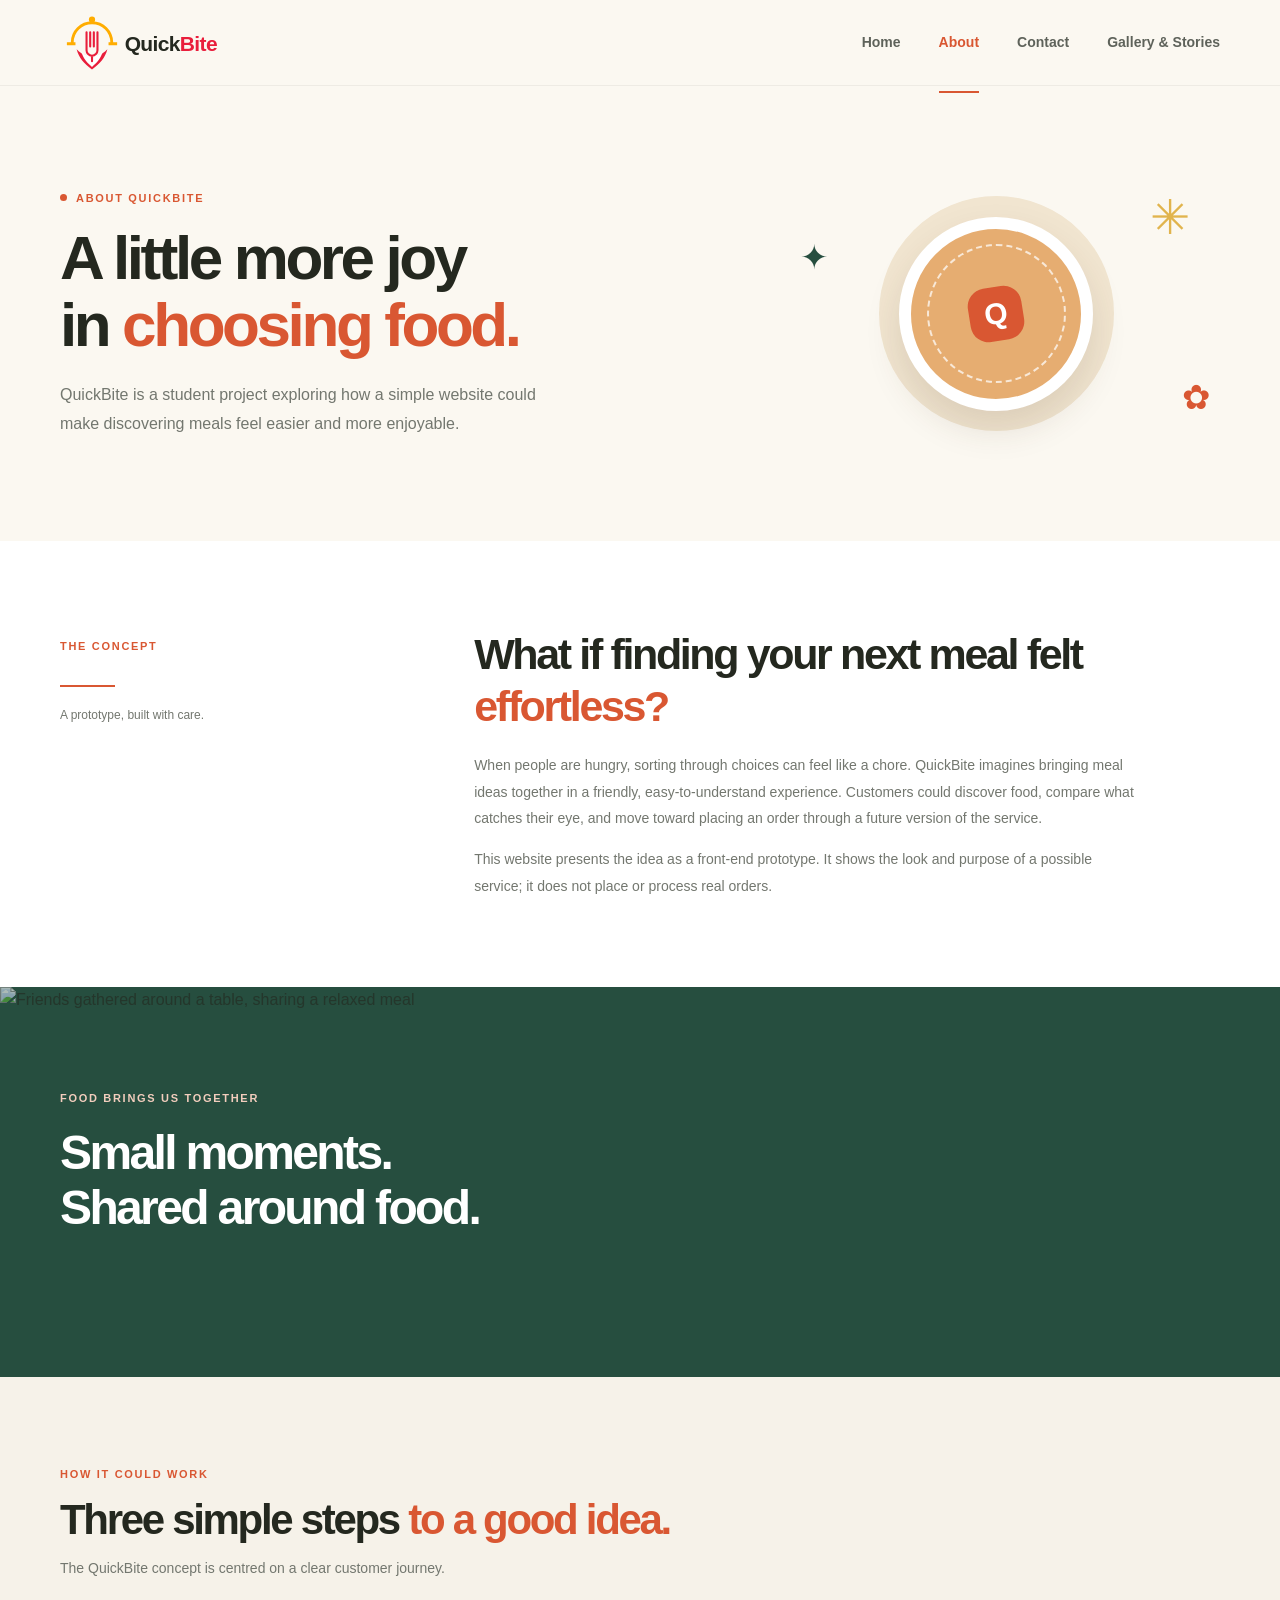
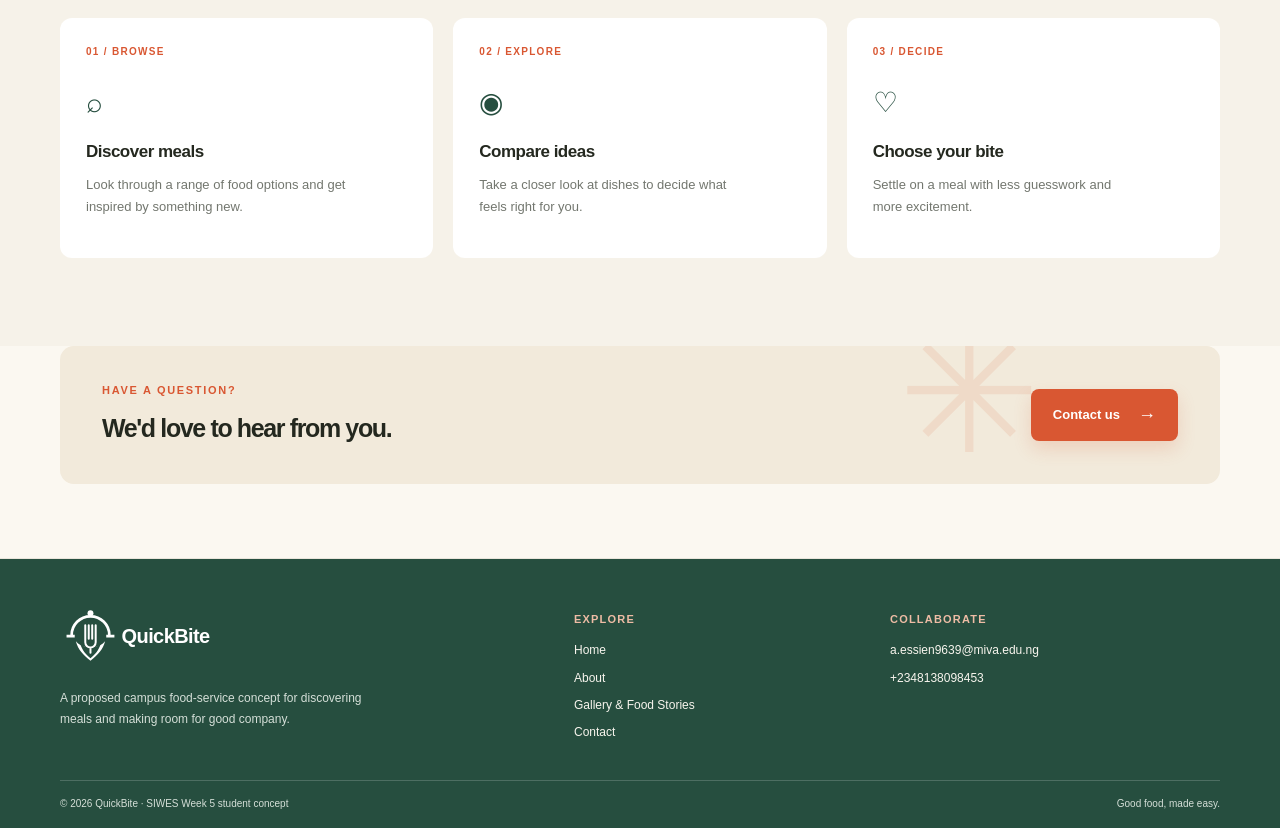
==== about.html @ 916a2e5a "Build QuickBite SIWES Week 5 website" ====
<!doctype html>
<html lang="en">
<head>
  <meta charset="utf-8">
  <meta name="viewport" content="width=device-width, initial-scale=1">
  <meta name="description" content="Learn about the QuickBite student concept for discovering meals and making food choices easier.">
  <title>About QuickBite | Good food, made easy</title>
  <link rel="icon" href="assets/favicon.svg" type="image/svg+xml">
  <link rel="stylesheet" href="style.css">
</head>
<body>
  <a class="skip-link" href="#main">Skip to main content</a>
  <header class="site-header"><div class="container nav-wrap">
    <a class="brand" href="index.html" aria-label="QuickBite home"><img src="assets/quickbite-logo.svg" alt="QuickBite" width="168" height="59"></a>
    <nav class="site-nav" aria-label="Main navigation"><a href="index.html">Home</a><a class="active" aria-current="page" href="about.html">About</a><a href="contact.html">Contact</a><a href="gallery.html">Gallery &amp; Stories</a></nav>
  </div></header>
  <main id="main">
    <section class="page-hero container"><div><p class="eyebrow"><span class="eyebrow-dot"></span> ABOUT QUICKBITE</p><h1>A little more joy<br>in <span class="accent-text">choosing food.</span></h1><p class="page-lead">QuickBite is a student project exploring how a simple website could make discovering meals feel easier and more enjoyable.</p></div><div class="page-hero-art about-art" aria-hidden="true"><span class="about-sun">✳</span><span class="about-plate"><span>Q</span></span><span class="about-leaf leaf-a">✦</span><span class="about-leaf leaf-b">✿</span></div></section>

    <section class="story-section section-space"><div class="container story-grid"><div class="story-label"><p class="eyebrow">THE CONCEPT</p><span class="story-rule"></span><span class="story-small">A prototype, built with care.</span></div><div class="story-copy"><h2>What if finding your next meal felt <span class="accent-text">effortless?</span></h2><p>When people are hungry, sorting through choices can feel like a chore. QuickBite imagines bringing meal ideas together in a friendly, easy-to-understand experience. Customers could discover food, compare what catches their eye, and move toward placing an order through a future version of the service.</p><p>This website presents the idea as a front-end prototype. It shows the look and purpose of a possible service; it does not place or process real orders.</p></div></div></section>

    <section class="about-photo-band"><img src="https://images.unsplash.com/photo-1528605248644-14dd04022da1?auto=format&amp;fit=crop&amp;w=1800&amp;q=85" alt="Friends gathered around a table, sharing a relaxed meal" loading="lazy" onerror="this.hidden=true"><div class="about-photo-caption"><p class="eyebrow eyebrow-light">FOOD BRINGS US TOGETHER</p><h2>Small moments.<br>Shared around food.</h2></div></section>

    <section class="how-section"><div class="container section-space"><div class="section-heading"><p class="eyebrow">HOW IT COULD WORK</p><h2>Three simple steps <span class="accent-text">to a good idea.</span></h2><p>The QuickBite concept is centred on a clear customer journey.</p></div>
      <div class="steps-grid"><article class="step-card"><span class="step-count">01 / BROWSE</span><span class="step-icon" aria-hidden="true">⌕</span><h3>Discover meals</h3><p>Look through a range of food options and get inspired by something new.</p></article><article class="step-card"><span class="step-count">02 / EXPLORE</span><span class="step-icon" aria-hidden="true">◉</span><h3>Compare ideas</h3><p>Take a closer look at dishes to decide what feels right for you.</p></article><article class="step-card"><span class="step-count">03 / DECIDE</span><span class="step-icon" aria-hidden="true">♡</span><h3>Choose your bite</h3><p>Settle on a meal with less guesswork and more excitement.</p></article></div>
    </div></section>

    <section class="closing-cta container"><div><p class="eyebrow">HAVE A QUESTION?</p><h2>We'd love to hear from you.</h2></div><a class="button button-primary" href="contact.html">Contact us <span aria-hidden="true">→</span></a><span class="cta-decoration" aria-hidden="true">✳</span></section>
  </main>
  <footer class="site-footer">
    <div class="container footer-grid">
      <div class="footer-brand-column">
        <a class="brand brand-footer" href="index.html" aria-label="QuickBite home"><img src="assets/quickbite-logo-light.svg" alt="QuickBite" width="160" height="56"></a>
        <p>A proposed campus food-service concept for discovering meals and making room for good company.</p>
      </div>
      <div class="footer-links"><h2>Explore</h2><a href="index.html">Home</a><a href="about.html">About</a><a href="gallery.html">Gallery &amp; Food Stories</a><a href="contact.html">Contact</a></div>
      <div class="footer-contact"><h2>Collaborate</h2><a href="mailto:a.essien9639@miva.edu.ng">a.essien9639@miva.edu.ng</a><a href="tel:+2348138098453">+2348138098453</a></div>
    </div>
    <div class="container footer-bottom"><span>© 2026 QuickBite · SIWES Week 5 student concept</span><span>Good food, made easy.</span></div>
  </footer>
</body>
</html>
---- style.css ----
:root{--ink:#24281f;--muted:#73776f;--orange:#d95732;--orange-dark:#bd4525;--cream:#fbf8f1;--pale:#f3eee4;--green:#264e3f;--line:#e9e5db;--white:#fff;--shadow:0 20px 60px rgba(63,49,32,.10);--font-body:'DM Sans',Arial,sans-serif;--font-heading:'Manrope','DM Sans',sans-serif}
*{box-sizing:border-box}html{scroll-behavior:smooth}body{margin:0;background:var(--cream);color:var(--ink);font-family:var(--font-body);font-size:16px;line-height:1.65;-webkit-font-smoothing:antialiased}a{color:inherit;text-decoration:none}img{display:block;max-width:100%}.container{width:min(1160px,calc(100% - 64px));margin-inline:auto}.skip-link{position:absolute;left:16px;top:-60px;z-index:100;background:var(--green);color:white;padding:10px 16px;border-radius:8px}.skip-link:focus{top:12px}.site-header{height:86px;display:flex;align-items:center;border-bottom:1px solid rgba(36,40,31,.06)}.nav-wrap{display:flex;align-items:center;justify-content:space-between}.brand{display:inline-flex;align-items:center;gap:10px;font-family:var(--font-heading);font-size:21px;font-weight:800;letter-spacing:-1px}.brand-mark{display:grid;place-items:center;width:35px;height:35px;border-radius:12px;background:var(--orange);color:#fff;font-size:18px;font-weight:800;letter-spacing:-1px}.brand-dot{color:var(--orange)}.site-nav{display:flex;align-items:center;gap:38px}.site-nav a{position:relative;color:#5e625a;font-size:14px;font-weight:600;transition:color .2s}.site-nav a:hover,.site-nav a.active{color:var(--orange)}.site-nav a.active:after{position:absolute;right:0;bottom:-31px;left:0;height:2px;background:var(--orange);content:''}.hero{min-height:600px;display:grid;grid-template-columns:1fr 1fr;align-items:center;gap:36px;padding-block:64px 74px}.hero-copy{position:relative;z-index:1;padding-bottom:10px}.eyebrow{display:flex;align-items:center;gap:9px;margin:0 0 18px;color:var(--orange);font-size:11px;font-weight:700;letter-spacing:1.7px}.eyebrow-dot{width:7px;height:7px;border-radius:50%;background:var(--orange)}h1,h2,h3,p{margin-top:0}h1,h2,h3{font-family:var(--font-heading);letter-spacing:-.055em}h1{margin-bottom:22px;font-size:clamp(45px,5.4vw,68px);line-height:1.08;font-weight:800}.accent-text{color:var(--orange)}.hero-text,.page-lead{max-width:470px;margin-bottom:28px;color:var(--muted);font-size:16px;line-height:1.8}.hero-actions{display:flex;align-items:center;gap:25px}.button{min-height:52px;display:inline-flex;align-items:center;justify-content:center;gap:18px;padding:0 22px;border:0;border-radius:8px;font-family:var(--font-body);font-size:13px;font-weight:700;cursor:pointer;transition:transform .2s,background .2s}.button:hover{transform:translateY(-2px)}.button-primary{background:var(--orange);color:white;box-shadow:0 8px 18px rgba(217,87,50,.18)}.button-primary:hover{background:var(--orange-dark)}.button-primary span{font-size:18px;line-height:1}.text-link{font-size:13px;font-weight:700}.text-link:hover{color:var(--orange)}.hero-note{display:flex;align-items:center;gap:12px;margin-top:42px;color:var(--muted);font-size:11px;line-height:1.6}.hero-note strong{color:var(--ink);font-size:12px}.note-icon{display:grid;place-items:center;width:35px;height:35px;border:1px solid var(--line);border-radius:50%;color:var(--orange);font-size:17px}.hero-visual{height:475px;position:relative;display:grid;place-items:center}.visual-orbit{position:absolute;border-radius:50%;border:1px solid rgba(38,78,63,.10)}.orbit-one{width:420px;height:420px}.orbit-two{width:346px;height:346px}.hero-visual:before{position:absolute;width:295px;height:295px;content:'';border-radius:50%;background:#eee2ca}.hero-food{z-index:1;width:min(430px,95%);filter:drop-shadow(0 24px 18px rgba(52,44,29,.17));transform:rotate(-7deg)}.floating-card{z-index:2;position:absolute;display:flex;align-items:center;gap:11px;padding:12px 15px;background:#fff;border-radius:10px;box-shadow:var(--shadow)}.floating-card strong,.floating-card small{display:block;line-height:1.45}.floating-card strong{font-size:11px}.floating-card small{color:var(--muted);font-size:10px}.card-fresh{top:68px;left:-4px}.card-discover{right:-5px;bottom:76px}.card-icon{display:grid;place-items:center;width:34px;height:34px;border-radius:9px;background:#fceee8;color:var(--orange);font-size:19px}.mini-spark{display:grid;place-items:center;width:34px;height:34px;border-radius:9px;background:#e9f1e9;color:var(--green);font-size:18px}.visual-sun{position:absolute;top:29px;right:45px;color:#e6b74b;font-size:30px}.intro-band{background:var(--green);color:white}.intro-grid{min-height:298px;display:grid;grid-template-columns:1fr 1.3fr 1fr auto;align-items:center;gap:26px;padding-block:58px}.eyebrow-light{color:#eebca5}.intro-grid h2{margin:0;font-size:clamp(28px,3vw,38px);line-height:1.15}.intro-grid h2 span{color:#e9b886}.intro-grid>p:not(.eyebrow){max-width:255px;margin:0;color:#d0d9d3;font-size:13px;line-height:1.8}.button-light{background:white;color:var(--green);white-space:nowrap}.button-light:hover{background:#f1e9db}.section-space{padding-block:88px}.section-heading{max-width:650px;margin-bottom:38px}.section-heading .eyebrow{margin-bottom:12px}.section-heading h2{margin-bottom:11px;font-size:clamp(30px,3.6vw,42px);line-height:1.2}.section-heading>p:last-child{margin:0;color:var(--muted);font-size:14px}.feature-grid{display:grid;grid-template-columns:repeat(3,1fr);gap:20px}.feature-card{position:relative;min-height:225px;padding:27px 25px;background:white;border:1px solid #f0ede6;border-radius:12px}.feature-number{position:absolute;top:25px;right:24px;color:#b8b9b1;font-size:10px;font-weight:700;letter-spacing:1px}.feature-icon{width:42px;height:42px;display:grid;place-items:center;margin-bottom:19px;border-radius:12px;font-size:22px;font-weight:600}.icon-peach{background:#fceee8;color:var(--orange)}.icon-green{background:#eaf1e9;color:var(--green)}.icon-yellow{background:#fbf2d9;color:#b08a24}.feature-card h3,.step-card h3{margin-bottom:7px;font-size:17px;letter-spacing:-.03em}.feature-card p,.step-card p{max-width:270px;margin:0;color:var(--muted);font-size:13px;line-height:1.7}.closing-cta{position:relative;overflow:hidden;display:flex;align-items:center;justify-content:space-between;gap:22px;margin-bottom:74px;padding:35px 42px;background:#f2eadb;border-radius:14px}.closing-cta .eyebrow{margin-bottom:9px}.closing-cta h2{position:relative;z-index:1;margin:0;font-size:25px}.closing-cta .button{z-index:1}.cta-decoration{position:absolute;top:-38px;right:180px;color:rgba(217,87,50,.11);font-size:170px;line-height:1}.site-footer{border-top:1px solid var(--line);background:#f8f5ee}.footer-inner{min-height:92px;display:flex;align-items:center;justify-content:space-between;gap:18px}.brand-footer{font-size:16px}.brand-footer .brand-mark{width:29px;height:29px;border-radius:9px;font-size:15px}.footer-inner>p{margin:0;color:var(--muted);font-size:11px}.footer-credit{color:#85877f;font-size:10px;font-weight:700;letter-spacing:1px}.page-hero{min-height:455px;display:grid;grid-template-columns:1.2fr .8fr;align-items:center;gap:40px;padding-block:60px}.page-hero h1{font-size:clamp(44px,5vw,62px)}.page-hero .page-lead{max-width:510px;margin-bottom:0}.page-hero-art{height:300px;position:relative;display:grid;place-items:center}.about-art:before{position:absolute;width:235px;height:235px;content:'';border-radius:50%;background:#f1e5d0}.about-plate{z-index:1;width:194px;height:194px;display:grid;place-items:center;border:12px solid white;border-radius:50%;background:#e6ad71;box-shadow:0 18px 35px rgba(75,53,28,.13)}.about-plate:before{width:135px;height:135px;display:grid;place-items:center;content:'';border:2px dashed rgba(255,255,255,.72);border-radius:50%}.about-plate span{position:absolute;display:grid;place-items:center;width:54px;height:54px;border-radius:18px;background:var(--orange);color:#fff;font-family:var(--font-heading);font-size:30px;font-weight:800;transform:rotate(-9deg)}.about-sun{position:absolute;top:14px;right:30px;color:#e1b44d;font-size:48px}.about-leaf{position:absolute;color:var(--green);font-size:34px}.leaf-a{left:28px;top:65px}.leaf-b{right:10px;bottom:38px;color:var(--orange)}.story-section{background:white}.story-grid{display:grid;grid-template-columns:.65fr 1.35fr;gap:55px}.story-label{padding-top:8px}.story-rule{display:block;width:55px;height:2px;margin:30px 0 14px;background:var(--orange)}.story-small{color:var(--muted);font-size:12px}.story-copy h2{max-width:620px;margin-bottom:20px;font-size:clamp(29px,3.8vw,43px);line-height:1.2}.story-copy p{max-width:670px;color:var(--muted);font-size:14px;line-height:1.9}.story-copy p:last-child{margin-bottom:0}.how-section{background:#f6f2e9}.steps-grid{display:grid;grid-template-columns:repeat(3,1fr);gap:20px}.step-card{min-height:240px;padding:26px;background:#fff;border-radius:12px}.step-count{display:block;color:var(--orange);font-size:10px;font-weight:700;letter-spacing:1.3px}.step-icon{display:block;margin:20px 0 12px;color:var(--green);font-size:28px}.contact-hero{min-height:calc(100vh - 178px);display:grid;grid-template-columns:.8fr 1.2fr;align-items:center;gap:70px;padding-block:65px}.contact-hero h1{font-size:clamp(48px,5vw,64px)}.contact-hero .page-lead{font-size:15px}.contact-aside{display:flex;align-items:flex-start;gap:13px;max-width:340px;margin-top:34px;padding:17px 18px;border:1px solid var(--line);border-radius:10px;background:#fff}.contact-aside-icon{color:var(--orange);font-size:19px}.contact-aside p{margin:0;color:var(--muted);font-size:11px;line-height:1.7}.contact-aside strong{color:var(--ink);font-size:12px}.contact-form{padding:34px 36px;background:#fff;border:1px solid #eeebe4;border-radius:14px;box-shadow:0 15px 45px rgba(63,49,32,.06)}.form-heading{margin-bottom:25px}.form-heading .eyebrow{margin-bottom:7px}.form-heading h2{margin:0;font-size:28px}.form-row{display:grid;grid-template-columns:1fr 1fr;gap:15px}.form-field{display:flex;flex-direction:column;gap:7px;margin-bottom:17px}.form-field label{font-size:12px;font-weight:700}.form-field input,.form-field textarea{width:100%;border:1px solid #e7e4dc;border-radius:7px;background:#fdfcf9;padding:12px 13px;color:var(--ink);font:inherit;font-size:12px;outline:none;transition:border-color .2s,box-shadow .2s}.form-field input{height:45px}.form-field textarea{min-height:125px;resize:vertical}.form-field input::placeholder,.form-field textarea::placeholder{color:#a4a59e}.form-field input:focus,.form-field textarea:focus{border-color:var(--orange);box-shadow:0 0 0 3px rgba(217,87,50,.1)}.submit-button{width:100%;margin-top:1px}.form-note{margin:12px 0 0;text-align:center;color:var(--muted);font-size:10px}
@media(max-width:900px){.container{width:min(100% - 48px,720px)}.hero{min-height:auto;grid-template-columns:1fr 1fr;gap:10px;padding-block:55px}.hero-visual{height:390px}.orbit-one{width:340px;height:340px}.orbit-two{width:275px;height:275px}.hero-visual:before{width:235px;height:235px}.floating-card{padding:10px}.card-fresh{left:-5px}.card-discover{right:-6px}.intro-grid{grid-template-columns:1fr 1.4fr;gap:18px 35px}.intro-grid>p:not(.eyebrow){max-width:400px}.feature-card{padding:23px 19px}.contact-hero{gap:35px}.contact-form{padding:28px 24px}}
@media(max-width:650px){body{font-size:15px}.container{width:calc(100% - 40px)}.site-header{height:72px}.brand{font-size:19px}.brand-mark{width:32px;height:32px}.site-nav{gap:20px}.site-nav a{font-size:12px}.site-nav a.active:after{bottom:-25px}.hero{grid-template-columns:1fr;padding-block:52px 35px}.hero-copy{padding:0}.hero h1{font-size:clamp(43px,12vw,59px)}.hero-text{font-size:14px}.hero-note{margin-top:30px}.hero-visual{height:340px;margin-top:10px}.orbit-one{width:310px;height:310px}.orbit-two{width:250px;height:250px}.hero-visual:before{width:220px;height:220px}.hero-food{width:min(350px,100%)}.card-fresh{top:28px;left:0}.card-discover{right:0;bottom:39px}.visual-sun{right:25px;top:0}.intro-grid{grid-template-columns:1fr;gap:13px;padding-block:45px}.intro-grid h2{font-size:32px}.intro-grid>p:not(.eyebrow){font-size:12px}.intro-grid .button{justify-self:start;margin-top:5px}.section-space{padding-block:62px}.section-heading{margin-bottom:27px}.section-heading h2{font-size:31px}.feature-grid,.steps-grid{grid-template-columns:1fr;gap:13px}.feature-card{min-height:0;padding:21px}.feature-icon{margin-bottom:13px}.feature-card p{max-width:none}.closing-cta{align-items:flex-start;flex-direction:column;margin-bottom:50px;padding:27px 24px}.closing-cta h2{max-width:230px;font-size:22px}.cta-decoration{top:-13px;right:5px;font-size:115px}.footer-inner{min-height:0;flex-wrap:wrap;justify-content:flex-start;padding-block:22px;gap:10px 18px}.footer-inner>p{flex-basis:100%;order:3}.footer-credit{margin-left:auto}.page-hero{min-height:0;grid-template-columns:1fr;gap:8px;padding-block:48px 28px}.page-hero h1{font-size:clamp(42px,11vw,56px)}.page-hero .page-lead{font-size:14px}.page-hero-art{height:250px}.about-art:before{width:205px;height:205px}.about-plate{width:165px;height:165px}.about-plate:before{width:115px;height:115px}.story-grid{grid-template-columns:1fr;gap:24px}.story-rule{margin:18px 0 10px}.story-copy h2{font-size:31px}.story-copy p{font-size:13px}.step-card{min-height:0;padding:22px}.step-icon{margin:14px 0 8px}.contact-hero{min-height:0;grid-template-columns:1fr;gap:30px;padding-block:48px 58px}.contact-hero .page-lead{font-size:14px}.contact-aside{margin-top:24px}.contact-form{padding:25px 20px}.form-row{grid-template-columns:1fr;gap:0}.form-heading h2{font-size:25px}}
@media(prefers-reduced-motion:reduce){html{scroll-behavior:auto}*,*::before,*::after{transition:none!important}}

/* Photo storytelling and the gallery page */
.brand img{width:160px;height:auto}.brand-footer img{width:145px}.hero-photo-wrap{overflow:hidden;border-radius:28px;background:#eadfce}.hero-photo{position:absolute;inset:0;width:100%;height:100%;object-fit:cover}.hero-photo-wrap:before,.hero-photo-wrap .visual-orbit{display:none}.hero-photo-wrap .hero-food{position:relative;width:min(290px,74%);padding:14px;border-radius:22px;background:rgba(251,248,241,.94);transform:rotate(-5deg)}.hero-photo-wrap .floating-card{backdrop-filter:blur(8px)}.campus-moment{display:grid;grid-template-columns:1fr 1fr;align-items:center;gap:58px}.moment-photo{height:340px;overflow:hidden;border-radius:16px;background:#eadfce}.moment-photo img{width:100%;height:100%;object-fit:cover}.campus-moment h2{max-width:490px;font-size:clamp(30px,3.7vw,44px);line-height:1.2}.campus-moment>div>p:not(.eyebrow){max-width:480px;color:var(--muted);font-size:14px;line-height:1.85}.campus-moment .text-link{color:var(--green)}.about-photo-band{height:390px;position:relative;overflow:hidden;background:var(--green)}.about-photo-band>img{width:100%;height:100%;object-fit:cover;opacity:.62}.about-photo-caption{position:absolute;inset:0;display:flex;flex-direction:column;align-items:flex-start;justify-content:center;width:min(1160px,calc(100% - 64px));margin:auto;color:white}.about-photo-caption h2{font-size:clamp(34px,4vw,48px);line-height:1.15}.about-photo-caption .eyebrow{color:#f2cdbd}.contact-details{margin-top:32px}.contact-details h2{margin-bottom:10px;font-size:19px}.contact-details p{margin:5px 0;color:var(--green);font-size:14px}.contact-details a{text-decoration:underline;text-decoration-color:#d9b19f;text-underline-offset:4px}.form-field select{width:100%;height:45px;border:1px solid #e7e4dc;border-radius:7px;background:#fdfcf9;padding:10px 13px;color:var(--ink);font:inherit;font-size:12px}.form-field select:focus{outline:2px solid rgba(217,87,50,.35);border-color:var(--orange)}.gallery-intro{padding-block:72px 40px}.gallery-intro h1{font-size:clamp(44px,5vw,62px)}.gallery-grid{display:grid;grid-template-columns:1.25fr 1fr 1fr;grid-template-rows:245px 245px;gap:16px;padding-bottom:82px}.gallery-item{position:relative;overflow:hidden;margin:0;border-radius:13px;background:#e8dfd0}.gallery-item img{width:100%;height:100%;object-fit:cover;transition:transform .35s}.gallery-item:hover img{transform:scale(1.025)}.gallery-item:after{position:absolute;inset:45% 0 0;background:linear-gradient(transparent,rgba(24,31,25,.68));content:'';pointer-events:none}.gallery-item figcaption{position:absolute;z-index:1;right:17px;bottom:15px;left:17px;color:white;font-size:12px;font-weight:600;line-height:1.4}.gallery-tall{grid-row:span 2}.stories-section{background:#fff}.story-card-grid{display:grid;grid-template-columns:repeat(3,1fr);gap:18px}.editorial-card{padding:25px;border:1px solid var(--line);border-radius:12px;background:var(--cream)}.story-tag{color:var(--orange);font-size:10px;font-weight:700;letter-spacing:1.25px}.editorial-card h3{margin:15px 0 10px;font-size:20px;line-height:1.28}.editorial-card p{min-height:84px;color:var(--muted);font-size:13px;line-height:1.75}.editorial-card a{color:var(--green);font-size:12px;font-weight:700}.story-reading{max-width:740px;margin:55px auto 0;padding-top:35px;border-top:1px solid var(--line)}.story-reading h3{margin:24px 0 8px;font-size:21px}.story-reading p{color:var(--muted);font-size:14px;line-height:1.85}
@media(max-width:900px){.gallery-grid{grid-template-rows:210px 210px}.campus-moment{gap:32px}.story-card-grid{grid-template-columns:1fr 1fr}}
@media(max-width:650px){.brand img{width:136px}.site-nav{gap:9px;flex-wrap:nowrap;justify-content:flex-end;max-width:none}.site-nav a{font-size:10px}.site-nav a.active:after{bottom:-7px}.hero-photo-wrap{height:330px}.hero-photo-wrap .hero-food{width:70%}.campus-moment{grid-template-columns:1fr;gap:25px;padding-top:44px}.moment-photo{height:250px}.about-photo-band{height:300px}.about-photo-caption{width:calc(100% - 40px)}.gallery-intro{padding-block:48px 22px}.gallery-grid{grid-template-columns:1fr 1fr;grid-template-rows:220px 170px 170px;gap:10px;padding-bottom:55px}.gallery-tall{grid-row:span 2}.gallery-item figcaption{right:11px;bottom:10px;left:11px;font-size:10px}.story-card-grid{grid-template-columns:1fr}.editorial-card p{min-height:0}.story-reading{margin-top:38px;padding-top:25px}.contact-details{margin-top:25px}}

/* Final polish: keyboard states, balanced footer, and compact-screen navigation */
:focus-visible{outline:3px solid #264e3f;outline-offset:3px;border-radius:4px}
.site-nav a{padding-block:8px;transition:color .18s ease}
.button,.feature-card,.step-card,.editorial-card{transition:transform .2s ease,box-shadow .2s ease,border-color .2s ease}
.feature-card:hover,.step-card:hover,.editorial-card:hover{transform:translateY(-3px);box-shadow:0 14px 34px rgba(63,49,32,.08)}
.hero-photo-wrap:before{display:none}
.hero-photo-wrap .visual-orbit{display:none}
.site-footer{background:var(--green);color:#fff}
.footer-grid{display:grid;grid-template-columns:1.4fr .8fr 1fr;gap:52px;padding-block:48px 38px}
.brand-footer img{width:160px}
.footer-brand-column>p{max-width:310px;margin:16px 0 0;color:#d5dfd8;font-size:12px;line-height:1.8}
.footer-links,.footer-contact{display:flex;flex-direction:column;align-items:flex-start;gap:8px}
.footer-links h2,.footer-contact h2{margin:3px 0 5px;color:#eebca5;font-family:var(--font-body);font-size:11px;letter-spacing:1.2px;text-transform:uppercase}
.footer-links a,.footer-contact a{color:#f8f5ee;font-size:12px;line-height:1.6;transition:color .18s ease}
.footer-links a:hover,.footer-contact a:hover{color:#f2bb8f;text-decoration:underline;text-underline-offset:3px}
.footer-bottom{display:flex;justify-content:space-between;gap:16px;padding-block:15px;border-top:1px solid rgba(255,255,255,.18);color:#d5dfd8;font-size:10px}
.gallery-item:focus-within img{transform:scale(1.025)}
@media(max-width:900px){.footer-grid{gap:28px}}
@media(max-width:650px){.site-header{height:auto;min-height:72px;padding-block:10px}.nav-wrap{flex-wrap:wrap;justify-content:center;gap:3px 15px}.site-nav{width:100%;justify-content:center;flex-wrap:wrap;gap:4px 17px}.site-nav a{font-size:11px;padding-block:4px}.site-nav a.active:after{bottom:0}.footer-grid{grid-template-columns:1fr 1fr;gap:25px 18px;padding-block:35px 25px}.footer-brand-column{grid-column:1/-1}.footer-brand-column>p{max-width:350px}.footer-contact a{overflow-wrap:anywhere}.footer-bottom{flex-direction:column;gap:3px}.about-photo-caption{padding-inline:0}}
@media(prefers-reduced-motion:reduce){.button,.feature-card,.step-card,.editorial-card,.gallery-item img,.site-nav a,.footer-links a,.footer-contact a{transition:none!important}.feature-card:hover,.step-card:hover,.editorial-card:hover{transform:none}}
.site-header{height:86px}
.brand img{width:168px;height:auto}
.brand-footer img{width:160px;height:auto}
.site-nav a.active:after{bottom:-31px}
@media(max-width:650px){.site-header{min-height:72px;height:auto;padding-block:10px}.brand img{width:136px}.brand-footer img{width:145px}.site-nav a.active:after{bottom:0}}
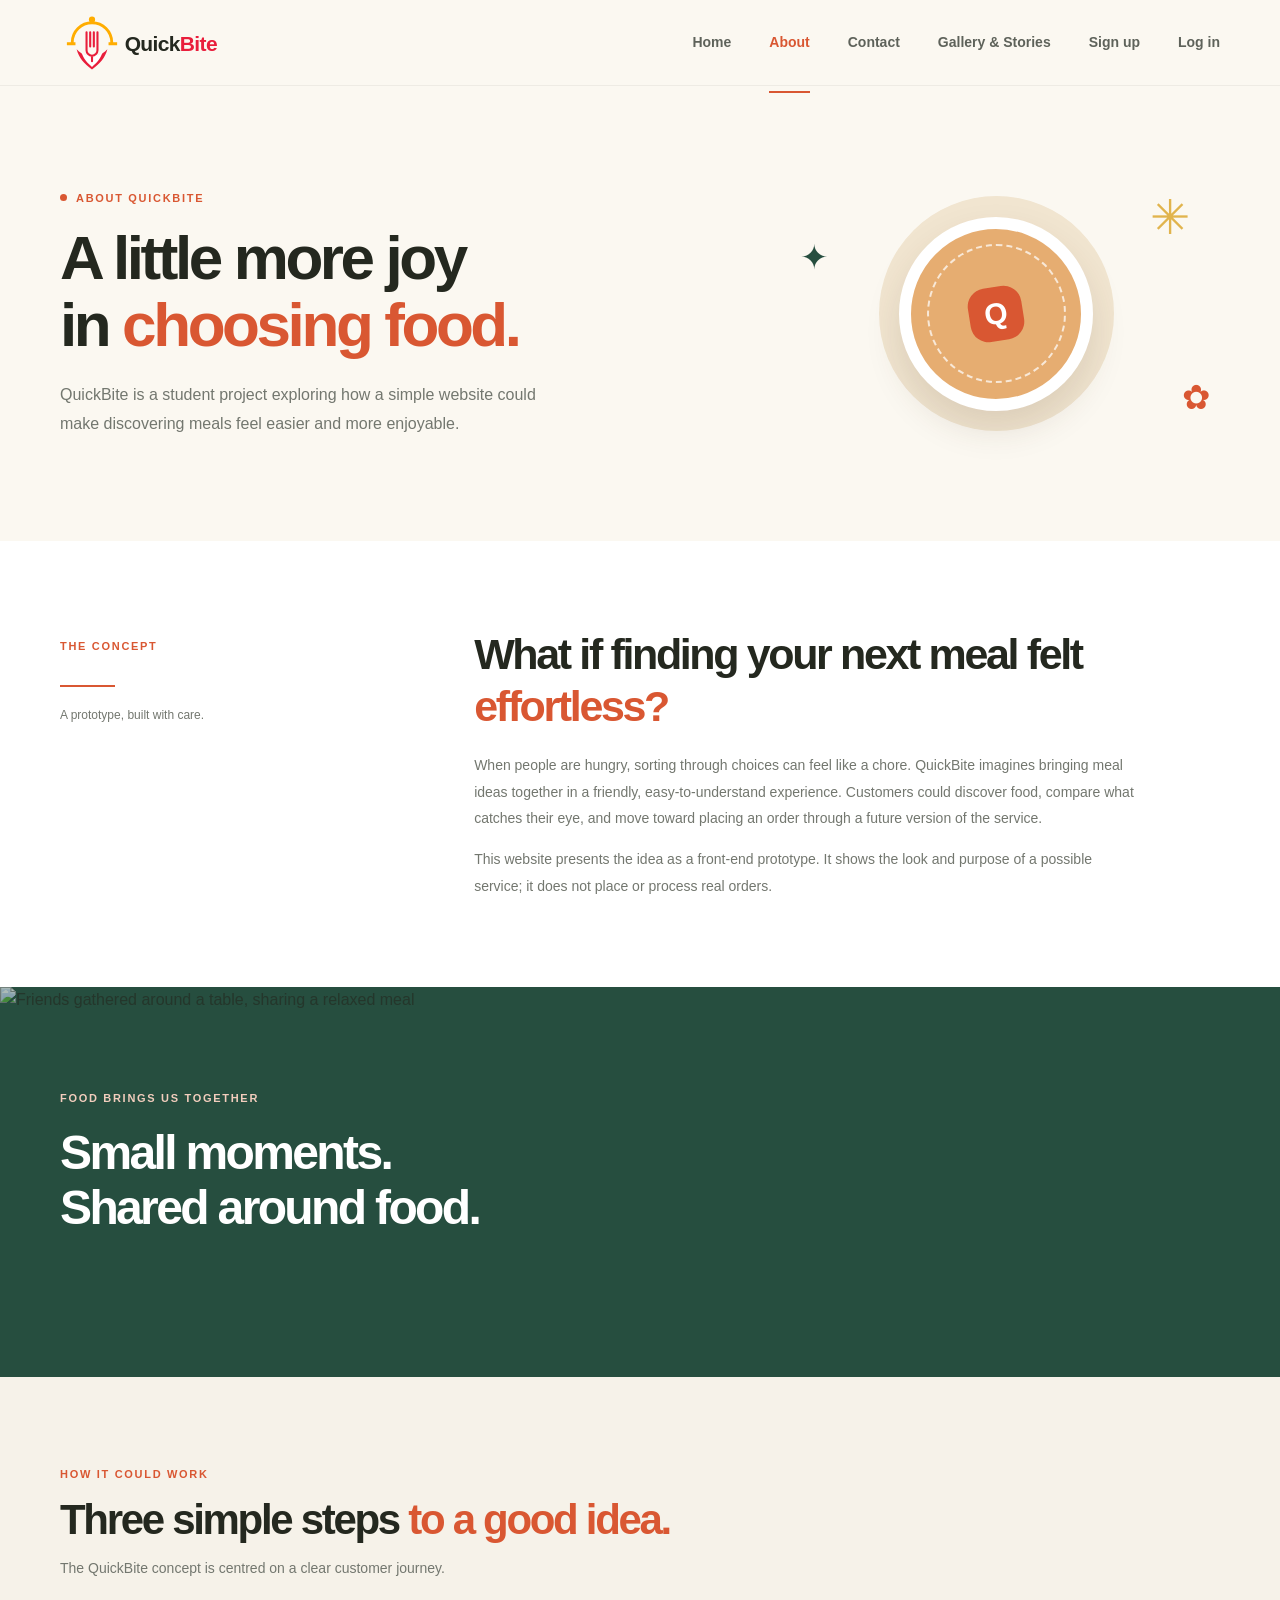
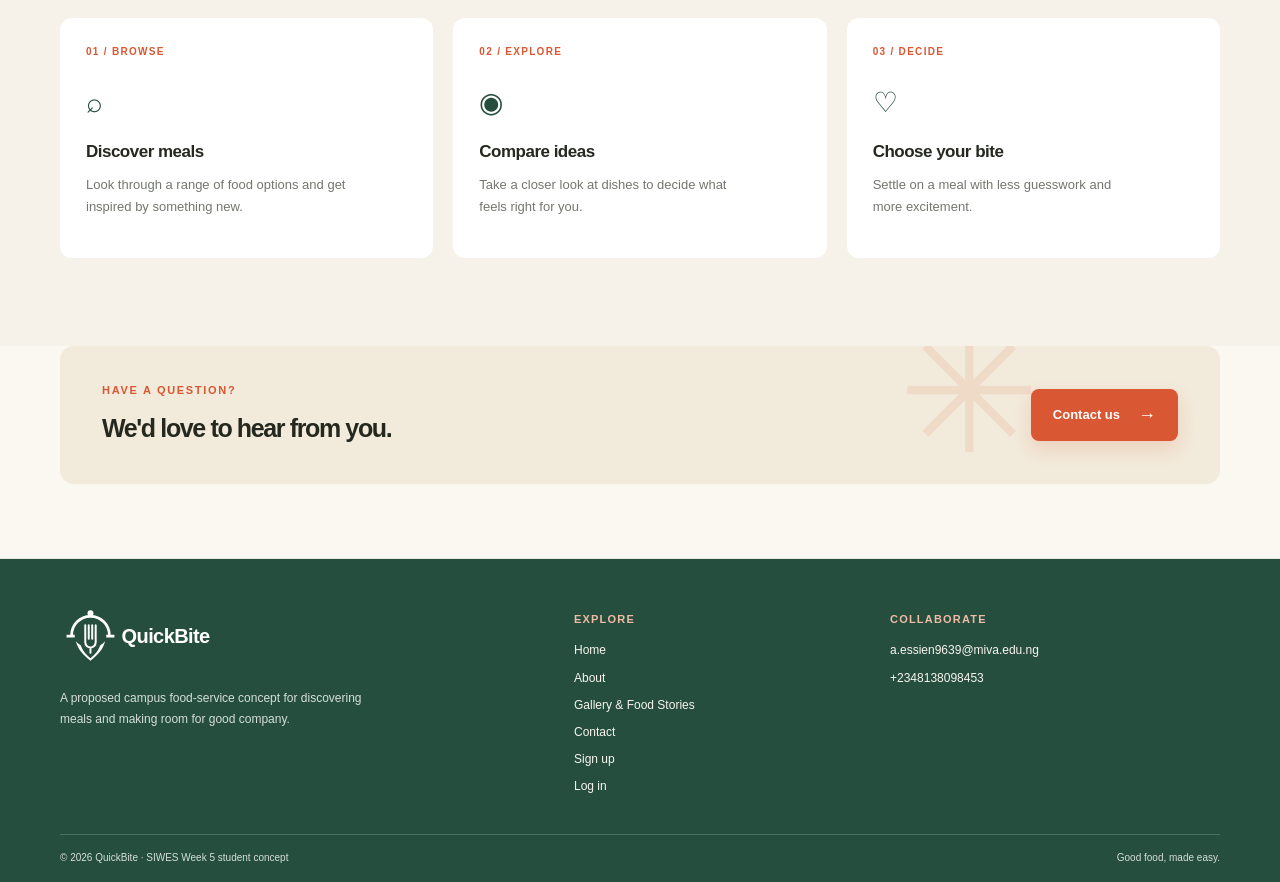
==== commit 79fb3c2e: "Add form validation and account preview pages" ====
--- a/about.html
+++ b/about.html
@@ -12,7 +12,7 @@
   <a class="skip-link" href="#main">Skip to main content</a>
   <header class="site-header"><div class="container nav-wrap">
     <a class="brand" href="index.html" aria-label="QuickBite home"><img src="assets/quickbite-logo.svg" alt="QuickBite" width="168" height="59"></a>
-    <nav class="site-nav" aria-label="Main navigation"><a href="index.html">Home</a><a class="active" aria-current="page" href="about.html">About</a><a href="contact.html">Contact</a><a href="gallery.html">Gallery &amp; Stories</a></nav>
+    <nav class="site-nav" aria-label="Main navigation"><a href="index.html">Home</a><a class="active" aria-current="page" href="about.html">About</a><a href="contact.html">Contact</a><a href="gallery.html">Gallery &amp; Stories</a><a href="signup.html">Sign up</a><a href="login.html">Log in</a></nav>
   </div></header>
   <main id="main">
     <section class="page-hero container"><div><p class="eyebrow"><span class="eyebrow-dot"></span> ABOUT QUICKBITE</p><h1>A little more joy<br>in <span class="accent-text">choosing food.</span></h1><p class="page-lead">QuickBite is a student project exploring how a simple website could make discovering meals feel easier and more enjoyable.</p></div><div class="page-hero-art about-art" aria-hidden="true"><span class="about-sun">✳</span><span class="about-plate"><span>Q</span></span><span class="about-leaf leaf-a">✦</span><span class="about-leaf leaf-b">✿</span></div></section>
@@ -33,7 +33,7 @@
         <a class="brand brand-footer" href="index.html" aria-label="QuickBite home"><img src="assets/quickbite-logo-light.svg" alt="QuickBite" width="160" height="56"></a>
         <p>A proposed campus food-service concept for discovering meals and making room for good company.</p>
       </div>
-      <div class="footer-links"><h2>Explore</h2><a href="index.html">Home</a><a href="about.html">About</a><a href="gallery.html">Gallery &amp; Food Stories</a><a href="contact.html">Contact</a></div>
+      <div class="footer-links"><h2>Explore</h2><a href="index.html">Home</a><a href="about.html">About</a><a href="gallery.html">Gallery &amp; Food Stories</a><a href="contact.html">Contact</a><a href="signup.html">Sign up</a><a href="login.html">Log in</a></div>
       <div class="footer-contact"><h2>Collaborate</h2><a href="mailto:a.essien9639@miva.edu.ng">a.essien9639@miva.edu.ng</a><a href="tel:+2348138098453">+2348138098453</a></div>
     </div>
     <div class="container footer-bottom"><span>© 2026 QuickBite · SIWES Week 5 student concept</span><span>Good food, made easy.</span></div>
--- a/style.css
+++ b/style.css
@@ -34,3 +34,25 @@
 .brand-footer img{width:160px;height:auto}
 .site-nav a.active:after{bottom:-31px}
 @media(max-width:650px){.site-header{min-height:72px;height:auto;padding-block:10px}.brand img{width:136px}.brand-footer img{width:145px}.site-nav a.active:after{bottom:0}}
+.auth-shell{width:min(960px,calc(100% - 64px));min-height:calc(100vh - 178px);display:grid;grid-template-columns:.9fr 1.1fr;align-items:center;gap:54px;padding-block:58px}
+.auth-intro h1{font-size:clamp(42px,5vw,62px)}
+.auth-card{width:100%;max-width:520px;padding:34px 36px;border:1px solid #eeebe4;border-radius:14px;background:#fff;box-shadow:0 15px 45px rgba(63,49,32,.06)}
+.auth-card .form-heading{margin-bottom:20px}
+.prototype-notice{margin:0 0 24px;padding:12px 14px;border-left:3px solid var(--orange);border-radius:4px;background:#fbf4ec;color:#565a52;font-size:12px;line-height:1.65}
+.auth-form .form-field{margin-bottom:18px}
+.form-field input[aria-invalid="true"],.form-field textarea[aria-invalid="true"],.form-field select[aria-invalid="true"]{border-color:#b42318}
+.field-error{display:block;margin:0;color:#a11b13;font-size:12px;line-height:1.45}
+.form-hint{color:var(--muted);font-size:11px;line-height:1.45}
+.password-control{display:flex;align-items:stretch;gap:8px}
+.password-control input{min-width:0;flex:1}
+.password-toggle{min-width:58px;padding:0 11px;border:1px solid #e7e4dc;border-radius:7px;background:#fbf8f1;color:var(--green);font:inherit;font-size:12px;font-weight:700;cursor:pointer}
+.password-toggle:hover{background:#f1e9db}
+.form-status{margin:14px 0 0;padding:11px 13px;border:1px solid #c9dfcd;border-radius:7px;background:#eff7ef;color:#254c32;font-size:12px;line-height:1.6}
+.form-status.is-error{border-color:#e6b8b5;background:#fff4f3;color:#8f1d17}
+.auth-switch{margin:22px 0 0;color:var(--muted);font-size:13px}
+.auth-switch a{color:var(--green);font-weight:700;text-decoration:underline;text-underline-offset:3px}
+@media(max-width:900px){.auth-shell{width:min(760px,calc(100% - 48px));grid-template-columns:.8fr 1.2fr;gap:30px}.auth-card{padding:30px 26px}}
+@media(max-width:650px){.auth-shell{width:calc(100% - 40px);min-height:0;grid-template-columns:1fr;gap:24px;padding-block:44px 56px}.auth-intro h1{font-size:clamp(40px,11vw,54px)}.auth-card{padding:26px 20px}.auth-card .form-heading h2{font-size:25px}}
+.field-error[hidden],.form-status[hidden]{display:none!important}
+@media(max-width:900px){.nav-wrap{gap:18px}.brand img{width:145px}.site-nav{gap:clamp(12px,2.3vw,21px)}.site-nav a{white-space:nowrap}}
+@media(max-width:650px){.nav-wrap{gap:3px 15px}.brand img{width:136px}.site-nav{width:100%;justify-content:center;flex-wrap:wrap;gap:4px 17px}.site-nav a{font-size:11px;padding-block:4px}.brand-footer img{width:145px}}
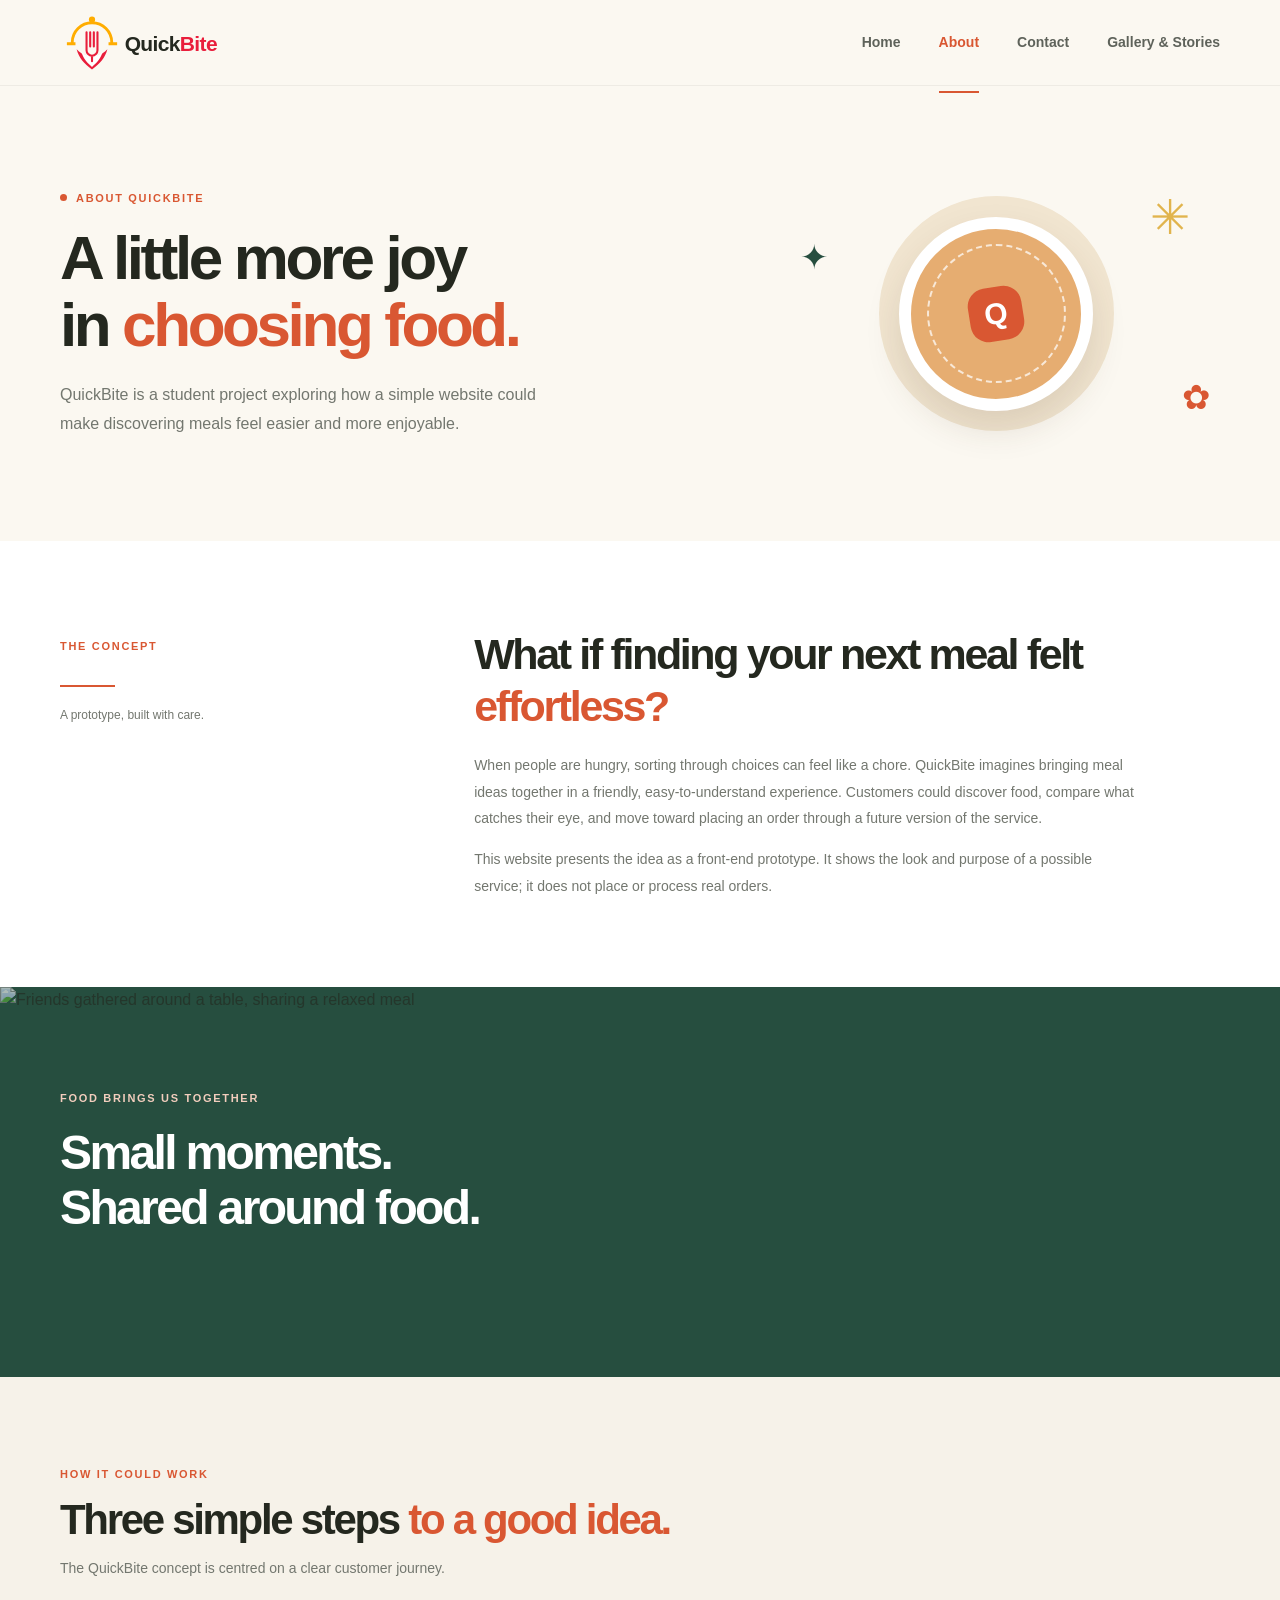
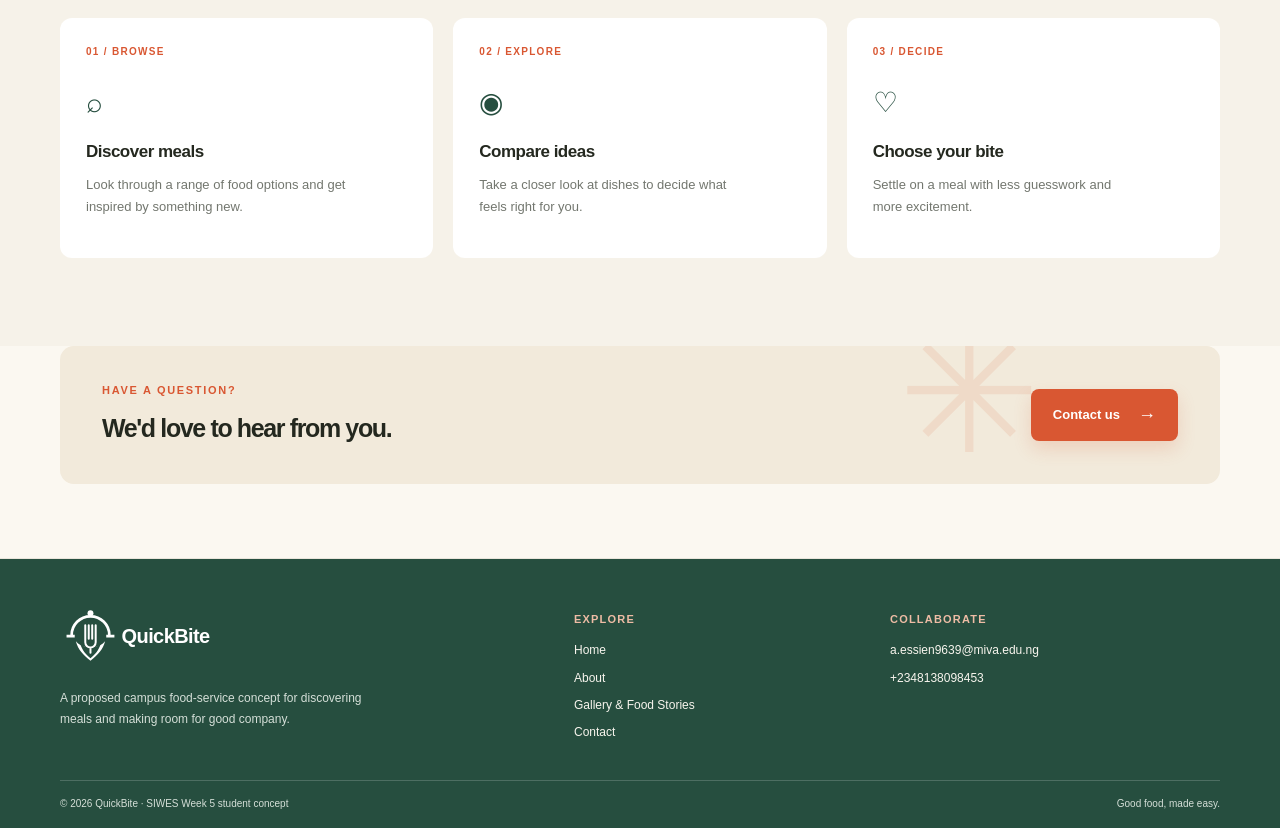
==== commit c431805a: "Remove account pages and validate contact form" ====
--- a/about.html
+++ b/about.html
@@ -12,7 +12,7 @@
   <a class="skip-link" href="#main">Skip to main content</a>
   <header class="site-header"><div class="container nav-wrap">
     <a class="brand" href="index.html" aria-label="QuickBite home"><img src="assets/quickbite-logo.svg" alt="QuickBite" width="168" height="59"></a>
-    <nav class="site-nav" aria-label="Main navigation"><a href="index.html">Home</a><a class="active" aria-current="page" href="about.html">About</a><a href="contact.html">Contact</a><a href="gallery.html">Gallery &amp; Stories</a><a href="signup.html">Sign up</a><a href="login.html">Log in</a></nav>
+    <nav class="site-nav" aria-label="Main navigation"><a href="index.html">Home</a><a class="active" aria-current="page" href="about.html">About</a><a href="contact.html">Contact</a><a href="gallery.html">Gallery &amp; Stories</a></nav>
   </div></header>
   <main id="main">
     <section class="page-hero container"><div><p class="eyebrow"><span class="eyebrow-dot"></span> ABOUT QUICKBITE</p><h1>A little more joy<br>in <span class="accent-text">choosing food.</span></h1><p class="page-lead">QuickBite is a student project exploring how a simple website could make discovering meals feel easier and more enjoyable.</p></div><div class="page-hero-art about-art" aria-hidden="true"><span class="about-sun">✳</span><span class="about-plate"><span>Q</span></span><span class="about-leaf leaf-a">✦</span><span class="about-leaf leaf-b">✿</span></div></section>
@@ -33,7 +33,7 @@
         <a class="brand brand-footer" href="index.html" aria-label="QuickBite home"><img src="assets/quickbite-logo-light.svg" alt="QuickBite" width="160" height="56"></a>
         <p>A proposed campus food-service concept for discovering meals and making room for good company.</p>
       </div>
-      <div class="footer-links"><h2>Explore</h2><a href="index.html">Home</a><a href="about.html">About</a><a href="gallery.html">Gallery &amp; Food Stories</a><a href="contact.html">Contact</a><a href="signup.html">Sign up</a><a href="login.html">Log in</a></div>
+      <div class="footer-links"><h2>Explore</h2><a href="index.html">Home</a><a href="about.html">About</a><a href="gallery.html">Gallery &amp; Food Stories</a><a href="contact.html">Contact</a></div>
       <div class="footer-contact"><h2>Collaborate</h2><a href="mailto:a.essien9639@miva.edu.ng">a.essien9639@miva.edu.ng</a><a href="tel:+2348138098453">+2348138098453</a></div>
     </div>
     <div class="container footer-bottom"><span>© 2026 QuickBite · SIWES Week 5 student concept</span><span>Good food, made easy.</span></div>
--- a/style.css
+++ b/style.css
@@ -34,25 +34,8 @@
 .brand-footer img{width:160px;height:auto}
 .site-nav a.active:after{bottom:-31px}
 @media(max-width:650px){.site-header{min-height:72px;height:auto;padding-block:10px}.brand img{width:136px}.brand-footer img{width:145px}.site-nav a.active:after{bottom:0}}
-.auth-shell{width:min(960px,calc(100% - 64px));min-height:calc(100vh - 178px);display:grid;grid-template-columns:.9fr 1.1fr;align-items:center;gap:54px;padding-block:58px}
-.auth-intro h1{font-size:clamp(42px,5vw,62px)}
-.auth-card{width:100%;max-width:520px;padding:34px 36px;border:1px solid #eeebe4;border-radius:14px;background:#fff;box-shadow:0 15px 45px rgba(63,49,32,.06)}
-.auth-card .form-heading{margin-bottom:20px}
-.prototype-notice{margin:0 0 24px;padding:12px 14px;border-left:3px solid var(--orange);border-radius:4px;background:#fbf4ec;color:#565a52;font-size:12px;line-height:1.65}
-.auth-form .form-field{margin-bottom:18px}
 .form-field input[aria-invalid="true"],.form-field textarea[aria-invalid="true"],.form-field select[aria-invalid="true"]{border-color:#b42318}
 .field-error{display:block;margin:0;color:#a11b13;font-size:12px;line-height:1.45}
-.form-hint{color:var(--muted);font-size:11px;line-height:1.45}
-.password-control{display:flex;align-items:stretch;gap:8px}
-.password-control input{min-width:0;flex:1}
-.password-toggle{min-width:58px;padding:0 11px;border:1px solid #e7e4dc;border-radius:7px;background:#fbf8f1;color:var(--green);font:inherit;font-size:12px;font-weight:700;cursor:pointer}
-.password-toggle:hover{background:#f1e9db}
 .form-status{margin:14px 0 0;padding:11px 13px;border:1px solid #c9dfcd;border-radius:7px;background:#eff7ef;color:#254c32;font-size:12px;line-height:1.6}
 .form-status.is-error{border-color:#e6b8b5;background:#fff4f3;color:#8f1d17}
-.auth-switch{margin:22px 0 0;color:var(--muted);font-size:13px}
-.auth-switch a{color:var(--green);font-weight:700;text-decoration:underline;text-underline-offset:3px}
-@media(max-width:900px){.auth-shell{width:min(760px,calc(100% - 48px));grid-template-columns:.8fr 1.2fr;gap:30px}.auth-card{padding:30px 26px}}
-@media(max-width:650px){.auth-shell{width:calc(100% - 40px);min-height:0;grid-template-columns:1fr;gap:24px;padding-block:44px 56px}.auth-intro h1{font-size:clamp(40px,11vw,54px)}.auth-card{padding:26px 20px}.auth-card .form-heading h2{font-size:25px}}
 .field-error[hidden],.form-status[hidden]{display:none!important}
-@media(max-width:900px){.nav-wrap{gap:18px}.brand img{width:145px}.site-nav{gap:clamp(12px,2.3vw,21px)}.site-nav a{white-space:nowrap}}
-@media(max-width:650px){.nav-wrap{gap:3px 15px}.brand img{width:136px}.site-nav{width:100%;justify-content:center;flex-wrap:wrap;gap:4px 17px}.site-nav a{font-size:11px;padding-block:4px}.brand-footer img{width:145px}}
